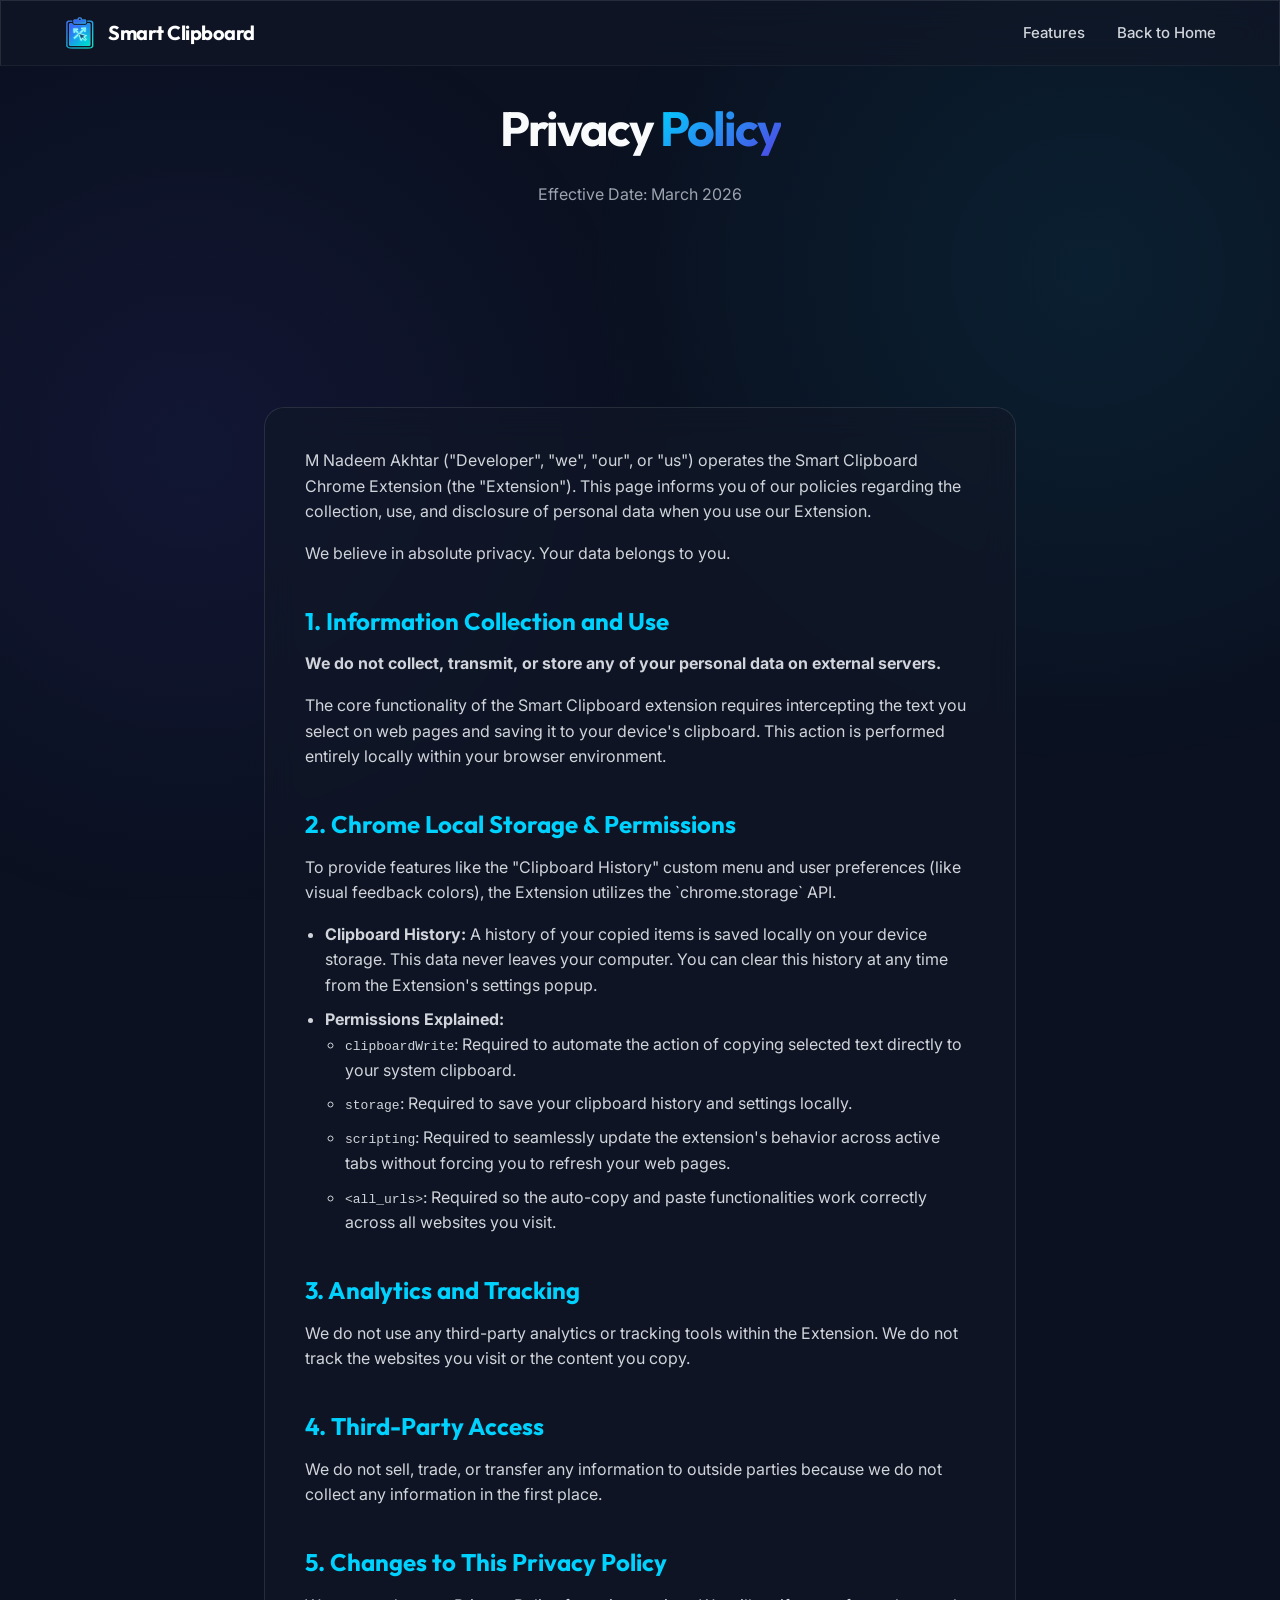
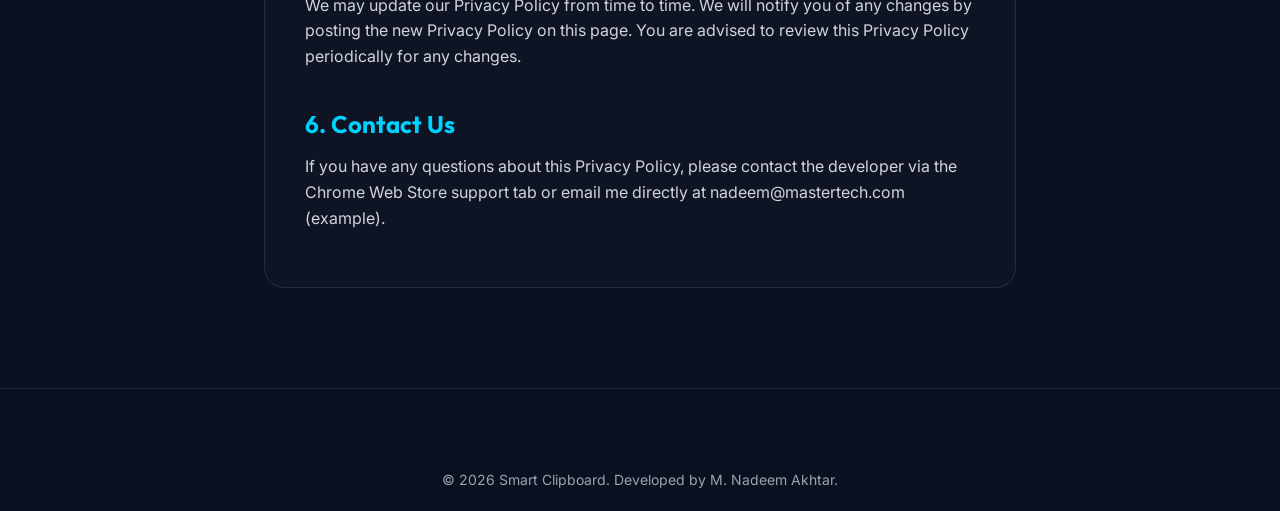
==== privacy-policy.html @ 0ea351a4 "website setup" ====
<!DOCTYPE html>
<html lang="en">

<head>
    <meta charset="UTF-8">
    <meta name="viewport" content="width=device-width, initial-scale=1.0">
    <title>Privacy Policy - Smart Clipboard</title>
    <meta name="description"
        content="Privacy Policy for the Smart Clipboard Chrome Extension. Learn how we handle text selections and local storage.">
    <meta name="keywords" content="privacy policy, smart clipboard extension, local storage, data privacy">
    <meta name="author" content="M Nadeem Akhtar">
    <link rel="canonical" href="https://your-github-username.github.io/smart-clipboard-website/privacy-policy.html" />

    <!-- Open Graph / Facebook -->
    <meta property="og:type" content="website">
    <meta property="og:url"
        content="https://your-github-username.github.io/smart-clipboard-website/privacy-policy.html">
    <meta property="og:title" content="Privacy Policy - Smart Clipboard">
    <meta property="og:description"
        content="Privacy Policy for the Smart Clipboard Chrome Extension. Learn how we handle text selections and local storage.">
    <meta property="og:image" content="assets/logo.png">

    <!-- Twitter -->
    <meta property="twitter:card" content="summary_large_image">
    <meta property="twitter:url"
        content="https://your-github-username.github.io/smart-clipboard-website/privacy-policy.html">
    <meta property="twitter:title" content="Privacy Policy - Smart Clipboard">
    <meta property="twitter:description"
        content="Privacy Policy for the Smart Clipboard Chrome Extension. Learn how we handle text selections and local storage.">
    <meta property="twitter:image" content="assets/logo.png">

    <!-- Favicon -->
    <link rel="icon" type="image/png" sizes="128x128" href="assets/logo.png">
    <link rel="apple-touch-icon" sizes="128x128" href="assets/logo.png">
    <link rel="preconnect" href="https://fonts.googleapis.com">
    <link rel="preconnect" href="https://fonts.gstatic.com" crossorigin>
    <link
        href="https://fonts.googleapis.com/css2?family=Outfit:wght@300;400;500;600;700;800&family=Inter:wght@400;500;600&display=swap"
        rel="stylesheet">
    <!-- Icons -->
    <link rel="stylesheet" href="https://cdnjs.cloudflare.com/ajax/libs/font-awesome/6.4.0/css/all.min.css">
    <!-- Styles -->
    <link rel="stylesheet" href="styles.css">
</head>

<body>

    <!-- Navigation -->
    <nav class="navbar glass">
        <div class="container nav-container">
            <a href="index.html" class="brand">
                <img src="assets/logo.png" alt="Smart Clipboard Logo" class="brand-logo">
                <span class="brand-name">Smart Clipboard</span>
            </a>
            <div class="nav-links">
                <a href="index.html#features">Features</a>
                <a href="index.html">Back to Home</a>
            </div>
        </div>
    </nav>

    <!-- Page Header -->
    <header class="section pb-0 pt-32">
        <div class="container text-center fade-up">
            <h1 class="hero-title" style="font-size: 48px;">Privacy <span class="text-gradient">Policy</span></h1>
            <p class="text-muted">Effective Date: March 2026</p>
        </div>
    </header>

    <!-- Privacy Content -->
    <section class="section pt-16">
        <div class="container privacy-content fade-up delay-1">
            <div class="glass p-8" style="padding: 40px; border-radius: var(--radius-lg);">
                <p>M Nadeem Akhtar ("Developer", "we", "our", or "us") operates the Smart Clipboard Chrome Extension
                    (the "Extension"). This page informs you of our policies regarding the collection, use, and
                    disclosure of personal data when you use our Extension.</p>

                <p>We believe in absolute privacy. Your data belongs to you.</p>

                <h2>1. Information Collection and Use</h2>
                <p><strong>We do not collect, transmit, or store any of your personal data on external servers.</strong>
                </p>
                <p>The core functionality of the Smart Clipboard extension requires intercepting the text you select on
                    web pages and saving it to your device's clipboard. This action is performed entirely locally within
                    your browser environment.</p>

                <h2>2. Chrome Local Storage & Permissions</h2>
                <p>To provide features like the "Clipboard History" custom menu and user preferences (like visual
                    feedback colors), the Extension utilizes the `chrome.storage` API.</p>
                <ul>
                    <li><strong>Clipboard History:</strong> A history of your copied items is saved locally on your
                        device storage. This data never leaves your computer. You can clear this history at any time
                        from the Extension's settings popup.</li>
                    <li><strong>Permissions Explained:</strong>
                        <ul>
                            <li><code>clipboardWrite</code>: Required to automate the action of copying selected text
                                directly to your system clipboard.</li>
                            <li><code>storage</code>: Required to save your clipboard history and settings locally.</li>
                            <li><code>scripting</code>: Required to seamlessly update the extension's behavior across
                                active tabs without forcing you to refresh your web pages.</li>
                            <li><code>&lt;all_urls&gt;</code>: Required so the auto-copy and paste functionalities work
                                correctly across all websites you visit.</li>
                        </ul>
                    </li>
                </ul>

                <h2>3. Analytics and Tracking</h2>
                <p>We do not use any third-party analytics or tracking tools within the Extension. We do not track the
                    websites you visit or the content you copy.</p>

                <h2>4. Third-Party Access</h2>
                <p>We do not sell, trade, or transfer any information to outside parties because we do not collect any
                    information in the first place.</p>

                <h2>5. Changes to This Privacy Policy</h2>
                <p>We may update our Privacy Policy from time to time. We will notify you of any changes by posting the
                    new Privacy Policy on this page. You are advised to review this Privacy Policy periodically for any
                    changes.</p>

                <h2>6. Contact Us</h2>
                <p>If you have any questions about this Privacy Policy, please contact the developer via the Chrome Web
                    Store support tab or email me directly at nadeem@mastertech.com (example).</p>
            </div>
        </div>
    </section>

    <!-- Footer -->
    <footer class="footer mt-16">
        <div class="container text-center">
            <div class="footer-bottom" style="border-top: none;">
                <p>&copy; <span id="year">2026</span> Smart Clipboard. Developed by M. Nadeem Akhtar.</p>
            </div>
        </div>
    </footer>

    <script src="script.js"></script>
</body>

</html>
---- styles.css ----
/* === CSS Variables & Resets === */
:root {
    /* Colors */
    --bg-base: #0B1120;
    --bg-surface: rgba(17, 24, 39, 0.6);
    --bg-surface-hover: rgba(31, 41, 55, 0.8);
    
    --primary: #4F46E5;
    --primary-hover: #4338CA;
    --secondary: #00D2FF;
    
    --text-main: #F9FAFB;
    --text-muted: #9CA3AF;
    --text-light: #D1D5DB;
    
    --border-color: rgba(255, 255, 255, 0.1);
    
    --success: #10B981;
    --warning: #F59E0B;
    --danger: #EF4444;

    /* Fonts */
    --font-heading: 'Outfit', sans-serif;
    --font-body: 'Inter', sans-serif;
    
    /* Layout */
    --container-max: 1200px;
    --radius-sm: 8px;
    --radius-md: 12px;
    --radius-lg: 20px;
}

* {
    margin: 0;
    padding: 0;
    box-sizing: border-box;
}

html {
    scroll-behavior: smooth;
}

body {
    font-family: var(--font-body);
    background-color: var(--bg-base);
    color: var(--text-main);
    line-height: 1.6;
    overflow-x: hidden;
    position: relative;
}

/* Background Gradients */
body::before {
    content: '';
    position: fixed;
    top: 0;
    left: 0;
    width: 100vw;
    height: 100vh;
    background: radial-gradient(circle at 15% 50%, rgba(79, 70, 229, 0.1) 0%, transparent 40%),
                radial-gradient(circle at 85% 30%, rgba(0, 210, 255, 0.08) 0%, transparent 40%);
    z-index: -1;
    pointer-events: none;
}

/* Typography Typography */
h1, h2, h3, h4, h5, h6 {
    font-family: var(--font-heading);
    font-weight: 700;
    line-height: 1.2;
    color: var(--text-main);
}

a {
    color: var(--secondary);
    text-decoration: none;
    transition: color 0.3s ease;
}

.text-gradient {
    background: linear-gradient(135deg, var(--secondary), var(--primary));
    -webkit-background-clip: text;
    -webkit-text-fill-color: transparent;
    background-clip: text;
}

.text-muted { color: var(--text-muted); }
.text-success { color: var(--success); }
.text-warning { color: var(--warning); }
.text-center { text-align: center; }

/* Utilities */
.container {
    max-width: var(--container-max);
    margin: 0 auto;
    padding: 0 24px;
}

.section {
    padding: 100px 0;
}

.glass {
    background: var(--bg-surface);
    backdrop-filter: blur(16px);
    -webkit-backdrop-filter: blur(16px);
    border: 1px solid var(--border-color);
}

/* Buttons */
.btn {
    display: inline-flex;
    align-items: center;
    justify-content: center;
    gap: 8px;
    font-family: var(--font-heading);
    font-weight: 600;
    border-radius: var(--radius-sm);
    cursor: pointer;
    transition: all 0.3s ease;
    border: none;
    text-decoration: none;
}

.btn-primary {
    background: linear-gradient(135deg, var(--primary), #3b33bd);
    color: white;
    box-shadow: 0 4px 14px 0 rgba(79, 70, 229, 0.39);
}

.btn-primary:hover {
    color: white;
    transform: translateY(-2px);
    box-shadow: 0 6px 20px rgba(79, 70, 229, 0.6);
}

.btn-sm { padding: 10px 18px; font-size: 14px; }
.btn-lg { padding: 16px 32px; font-size: 18px; border-radius: 12px;}

.pulse-glow {
    animation: pulse 2s infinite;
}

@keyframes pulse {
    0% { box-shadow: 0 0 0 0 rgba(79, 70, 229, 0.7); }
    70% { box-shadow: 0 0 0 15px rgba(79, 70, 229, 0); }
    100% { box-shadow: 0 0 0 0 rgba(79, 70, 229, 0); }
}

/* Animations */
.fade-up {
    opacity: 0;
    transform: translateY(30px);
    transition: opacity 0.8s ease, transform 0.8s ease;
}

.fade-up.visible {
    opacity: 1;
    transform: translateY(0);
}

.delay-1 { transition-delay: 0.1s; }
.delay-2 { transition-delay: 0.2s; }

/* Navigation */
.navbar {
    position: fixed;
    top: 0;
    width: 100%;
    z-index: 1000;
    padding: 16px 0;
    border-bottom: 1px solid rgba(255,255,255,0.05);
}

.nav-container {
    display: flex;
    justify-content: space-between;
    align-items: center;
}

.brand {
    display: flex;
    align-items: center;
    gap: 12px;
}

.brand-logo {
    width: 32px;
    height: 32px;
    border-radius: 8px;
}

.brand-logo.sm {
    width: 24px;
    height: 24px;
}

.brand-name {
    font-family: var(--font-heading);
    font-weight: 700;
    font-size: 20px;
    letter-spacing: -0.5px;
    color: white;
}

.nav-links {
    display: flex;
    align-items: center;
    gap: 32px;
}

.nav-links a:not(.btn) {
    color: var(--text-light);
    font-size: 15px;
    font-weight: 500;
}

.nav-links a:not(.btn):hover {
    color: white;
}

.menu-toggle {
    display: none;
    background: none;
    border: none;
    color: white;
    font-size: 24px;
    cursor: pointer;
}

/* Hero Section */
.hero {
    padding: 160px 0 100px;
    min-height: 100vh;
    display: flex;
    align-items: center;
    position: relative;
    overflow: hidden;
}

.hero-bg-glow {
    position: absolute;
    width: 500px;
    height: 500px;
    background: var(--primary);
    border-radius: 50%;
    filter: blur(150px);
    opacity: 0.15;
    top: 50%;
    left: 10%;
    transform: translateY(-50%);
    pointer-events: none;
}

.hero-container {
    display: grid;
    grid-template-columns: 1fr 1fr;
    gap: 40px;
    align-items: center;
    z-index: 1;
}

.badge {
    display: inline-block;
    padding: 6px 14px;
    background: rgba(79, 70, 229, 0.15);
    border: 1px solid rgba(79, 70, 229, 0.3);
    color: #818cf8;
    border-radius: 20px;
    font-size: 13px;
    font-weight: 600;
    margin-bottom: 24px;
}

.hero-title {
    font-size: 64px;
    letter-spacing: -2px;
    margin-bottom: 24px;
}

.hero-subtitle {
    font-size: 18px;
    color: var(--text-light);
    margin-bottom: 40px;
    max-width: 90%;
}

.hero-actions {
    margin-bottom: 40px;
}

.hero-stats {
    display: flex;
    gap: 32px;
}

.stat {
    font-size: 14px;
    font-weight: 500;
    display: flex;
    align-items: center;
    gap: 8px;
    color: var(--text-light);
}

/* Browser Mockup Visual */
.visual-card {
    border-radius: var(--radius-lg);
    padding: 8px;
    transform: perspective(1000px) rotateY(-5deg) rotateX(5deg);
    box-shadow: -20px 20px 60px rgba(0,0,0,0.5);
    transition: transform 0.5s ease;
}

.visual-card:hover {
    transform: perspective(1000px) rotateY(0deg) rotateX(0deg);
}

.browser-mockup {
    background: #1F2937;
    border-radius: var(--radius-md);
    overflow: hidden;
    border: 1px solid rgba(255,255,255,0.05);
}

.browser-header {
    background: #111827;
    padding: 12px 16px;
    display: flex;
    gap: 8px;
    border-bottom: 1px solid rgba(255,255,255,0.05);
}

.dot {
    width: 12px;
    height: 12px;
    border-radius: 50%;
}
.dot.red { background: #EF4444; }
.dot.yellow { background: #F59E0B; }
.dot.green { background: #10B981; }

.browser-body {
    padding: 30px;
    min-height: 400px;
    background: #F9FAFB;
    color: #111827;
    position: relative;
}

.mockup-content p {
    font-size: 18px;
    line-height: 1.6;
}

.highlighted {
    background-color: #BFDBFE;
    color: #1E3A8A;
    padding: 2px 4px;
    border-radius: 4px;
}

.floating-feedback {
    position: absolute;
    top: 60px;
    left: 200px;
    background: #10B981;
    color: white;
    padding: 6px 12px;
    border-radius: 6px;
    font-size: 13px;
    font-weight: 600;
    box-shadow: 0 4px 6px rgba(0,0,0,0.1);
    animation: float 3s ease-in-out infinite;
}

.mockup-menu {
    position: absolute;
    top: 100px;
    left: 150px;
    width: 250px;
    background: white !important;
    border: 1px solid #E5E7EB !important;
    border-radius: 8px;
    box-shadow: 0 10px 25px rgba(0,0,0,0.15);
    overflow: hidden;
}

.menu-header {
    background: #F3F4F6;
    padding: 8px 12px;
    font-size: 12px;
    font-weight: 600;
    color: #4B5563;
    border-bottom: 1px solid #E5E7EB;
}

.menu-item {
    padding: 10px 12px;
    font-size: 13px;
    color: #1F2937;
    border-bottom: 1px solid #F3F4F6;
    display: flex;
    align-items: center;
    gap: 8px;
}
.menu-item i { color: #9CA3AF; }

@keyframes float {
    0% { transform: translateY(0px); }
    50% { transform: translateY(-10px); }
    100% { transform: translateY(0px); }
}

/* Logos Banner */
.ticker-section {
    padding: 40px 0;
    border-top: 1px solid var(--border-color);
    border-bottom: 1px solid var(--border-color);
    background: rgba(17, 24, 39, 0.4);
}
.logos-container {
    display: flex;
    justify-content: center;
    align-items: center;
    gap: 40px;
    font-size: 24px;
    flex-wrap: wrap;
}

/* Features */
.section-header {
    margin-bottom: 60px;
}

.section-title {
    font-size: 42px;
    margin-bottom: 16px;
    letter-spacing: -1px;
}

.section-subtitle {
    font-size: 18px;
    color: var(--text-light);
    max-width: 600px;
    margin: 0 auto;
}

.features-grid {
    display: grid;
    grid-template-columns: repeat(3, 1fr);
    gap: 30px;
}

.feature-card {
    padding: 32px;
    border-radius: var(--radius-md);
    transition: transform 0.3s ease, border-color 0.3s ease;
}

.feature-card:hover {
    transform: translateY(-5px);
    border-color: rgba(0, 210, 255, 0.3);
}

.feature-icon {
    width: 48px;
    height: 48px;
    border-radius: 12px;
    display: flex;
    align-items: center;
    justify-content: center;
    font-size: 20px;
    color: white;
    margin-bottom: 20px;
}

.bg-gradient {
    background: linear-gradient(135deg, var(--primary), var(--secondary));
}

.feature-card h3 {
    font-size: 20px;
    margin-bottom: 12px;
}

.feature-card p {
    color: var(--text-muted);
    font-size: 15px;
}

/* How It Works */
.row {
    display: flex;
    flex-wrap: wrap;
    margin: 0 -15px;
}

.col-6 {
    width: 50%;
    padding: 0 15px;
}
.pr-lg { padding-right: 60px; }

.timeline {
    margin-top: 40px;
    position: relative;
}

.timeline::before {
    content: '';
    position: absolute;
    top: 0;
    left: 20px;
    height: 100%;
    width: 2px;
    background: var(--border-color);
}

.timeline-step {
    display: flex;
    gap: 24px;
    margin-bottom: 40px;
    position: relative;
}

.step-num {
    width: 42px;
    height: 42px;
    border-radius: 50%;
    background: var(--bg-surface);
    border: 2px solid var(--primary);
    display: flex;
    align-items: center;
    justify-content: center;
    font-family: var(--font-heading);
    font-weight: 700;
    color: var(--primary);
    flex-shrink: 0;
    z-index: 1;
}

.step-content h4 {
    font-size: 20px;
    margin-bottom: 8px;
    margin-top: 6px;
}

.step-content p {
    color: var(--text-muted);
}

.img-showcase {
    display: flex;
    align-items: center;
    justify-content: center;
    position: relative;
    height: 400px;
}

.floating-logo {
    width: 180px;
    height: 180px;
    border-radius: 36px;
    box-shadow: 0 20px 40px rgba(0,0,0,0.4);
    position: relative;
    z-index: 2;
    animation: floatLogo 6s ease-in-out infinite;
}

.glow-ring {
    position: absolute;
    width: 220px;
    height: 220px;
    border-radius: 50%;
    border: 2px dashed rgba(0, 210, 255, 0.4);
    animation: spin 20s linear infinite;
    z-index: 1;
}

@keyframes floatLogo {
    0% { transform: translateY(0px) rotate(0deg); }
    50% { transform: translateY(-20px) rotate(5deg); }
    100% { transform: translateY(0px) rotate(0deg); }
}

@keyframes spin {
    100% { transform: rotate(360deg); }
}

/* CTA */
.cta-card {
    padding: 80px 40px;
    border-radius: var(--radius-lg);
    background: linear-gradient(to right, rgba(17,24,39,0.8), rgba(79,70,229,0.1));
    border: 1px solid rgba(79, 70, 229, 0.3);
}

.cta-card h2 {
    font-size: 36px;
    margin-bottom: 16px;
}

.cta-card p {
    color: var(--text-light);
    font-size: 18px;
}

/* Footer */
.footer {
    border-top: 1px solid var(--border-color);
    padding: 60px 0 20px;
    background: rgba(11, 17, 32, 0.8);
}

.footer-grid {
    display: grid;
    grid-template-columns: 2fr 1fr 1fr;
    gap: 40px;
    margin-bottom: 40px;
}

.footer-links h4 {
    font-size: 16px;
    margin-bottom: 20px;
    color: white;
}

.footer-links ul {
    list-style: none;
}

.footer-links li {
    margin-bottom: 12px;
}

.footer-links a {
    color: var(--text-muted);
}

.footer-links a:hover {
    color: var(--secondary);
}

.footer-bottom {
    border-top: 1px solid var(--border-color);
    padding-top: 20px;
    text-align: center;
    color: var(--text-muted);
    font-size: 14px;
}

/* Privacy Layout Adjustments */
.privacy-content {
    max-width: 800px;
    margin: 0 auto;
}

.privacy-content h2 {
    margin: 40px 0 16px;
    color: var(--secondary);
    font-size: 24px;
}

.privacy-content p, .privacy-content ul {
    margin-bottom: 16px;
    color: var(--text-light);
}

.privacy-content ul {
    padding-left: 20px;
}

.privacy-content li {
    margin-bottom: 8px;
}

/* Responsive */
@media (max-width: 991px) {
    .features-grid { grid-template-columns: repeat(2, 1fr); }
    .hero-title { font-size: 48px; }
    .hero-container { grid-template-columns: 1fr; text-align: center; }
    .hero-actions { justify-content: center; }
    .hero-stats { justify-content: center; }
    .visual-card { display: none; } /* Hide complex visual on mobile */
}

@media (max-width: 768px) {
    .nav-links {
        display: none; /* Hide for brevity, would need mobile menu JS */
    }
    .features-grid { grid-template-columns: 1fr; }
    .col-6 { width: 100%; padding: 0; }
    .pr-lg { padding-right: 0; }
    .timeline { margin-bottom: 40px; }
    .img-showcase { display: none; }
    .footer-grid { grid-template-columns: 1fr; gap: 30px; }
}
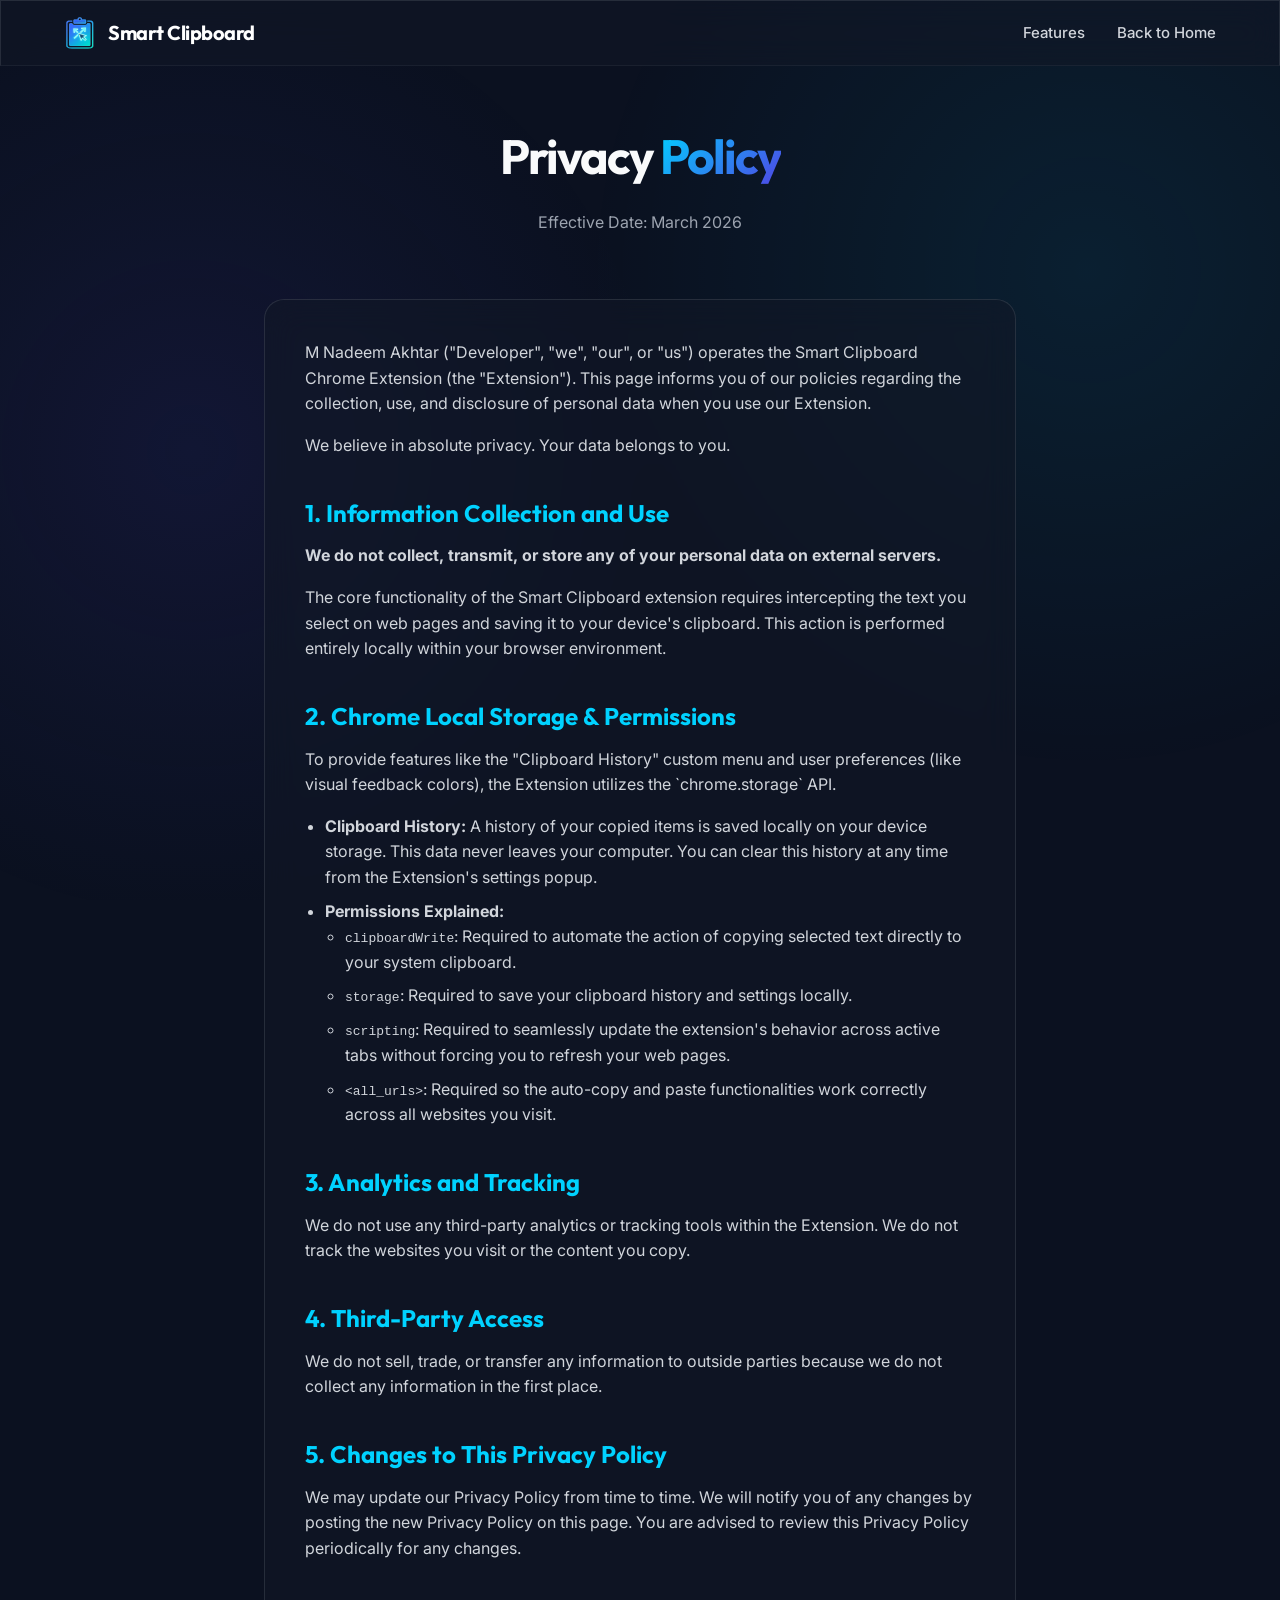
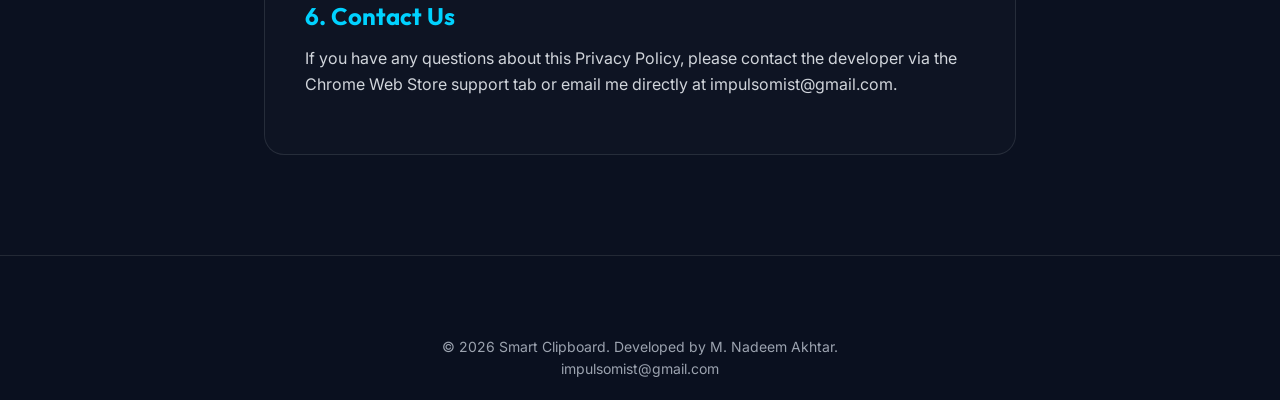
==== commit 68b8a17f: "email address updated" ====
--- a/privacy-policy.html
+++ b/privacy-policy.html
@@ -119,7 +119,7 @@
 
                 <h2>6. Contact Us</h2>
                 <p>If you have any questions about this Privacy Policy, please contact the developer via the Chrome Web
-                    Store support tab or email me directly at nadeem@mastertech.com (example).</p>
+                    Store support tab or email me directly at impulsomist@gmail.com.</p>
             </div>
         </div>
     </section>
@@ -129,6 +129,7 @@
         <div class="container text-center">
             <div class="footer-bottom" style="border-top: none;">
                 <p>&copy; <span id="year">2026</span> Smart Clipboard. Developed by M. Nadeem Akhtar.</p>
+                <p class="mt-2"><a href="mailto:impulsomist@gmail.com" class="text-muted">impulsomist@gmail.com</a></p>
             </div>
         </div>
     </footer>
--- a/styles.css
+++ b/styles.css
@@ -100,6 +100,10 @@
     padding: 100px 0;
 }
 
+.pt-32 { padding-top: 128px !important; }
+.pt-16 { padding-top: 64px !important; }
+.pb-0 { padding-bottom: 0 !important; }
+
 .glass {
     background: var(--bg-surface);
     backdrop-filter: blur(16px);
